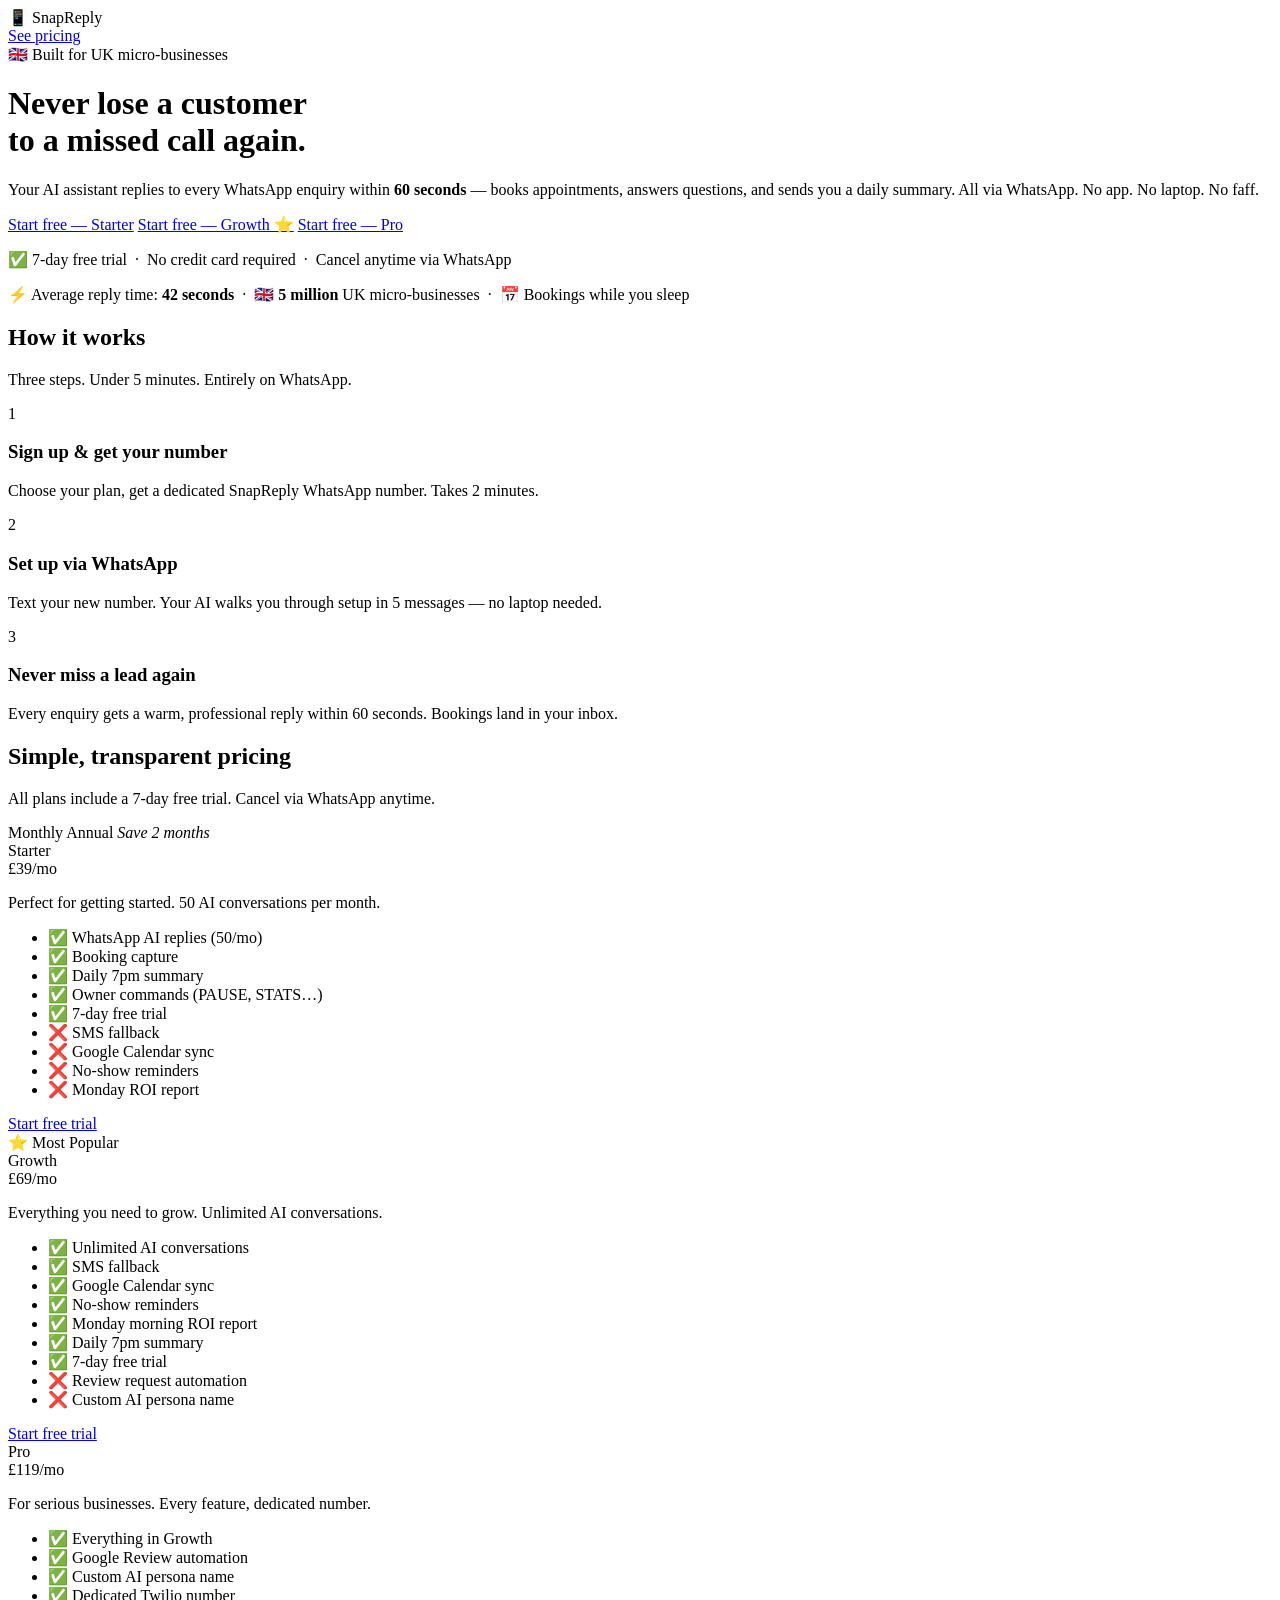
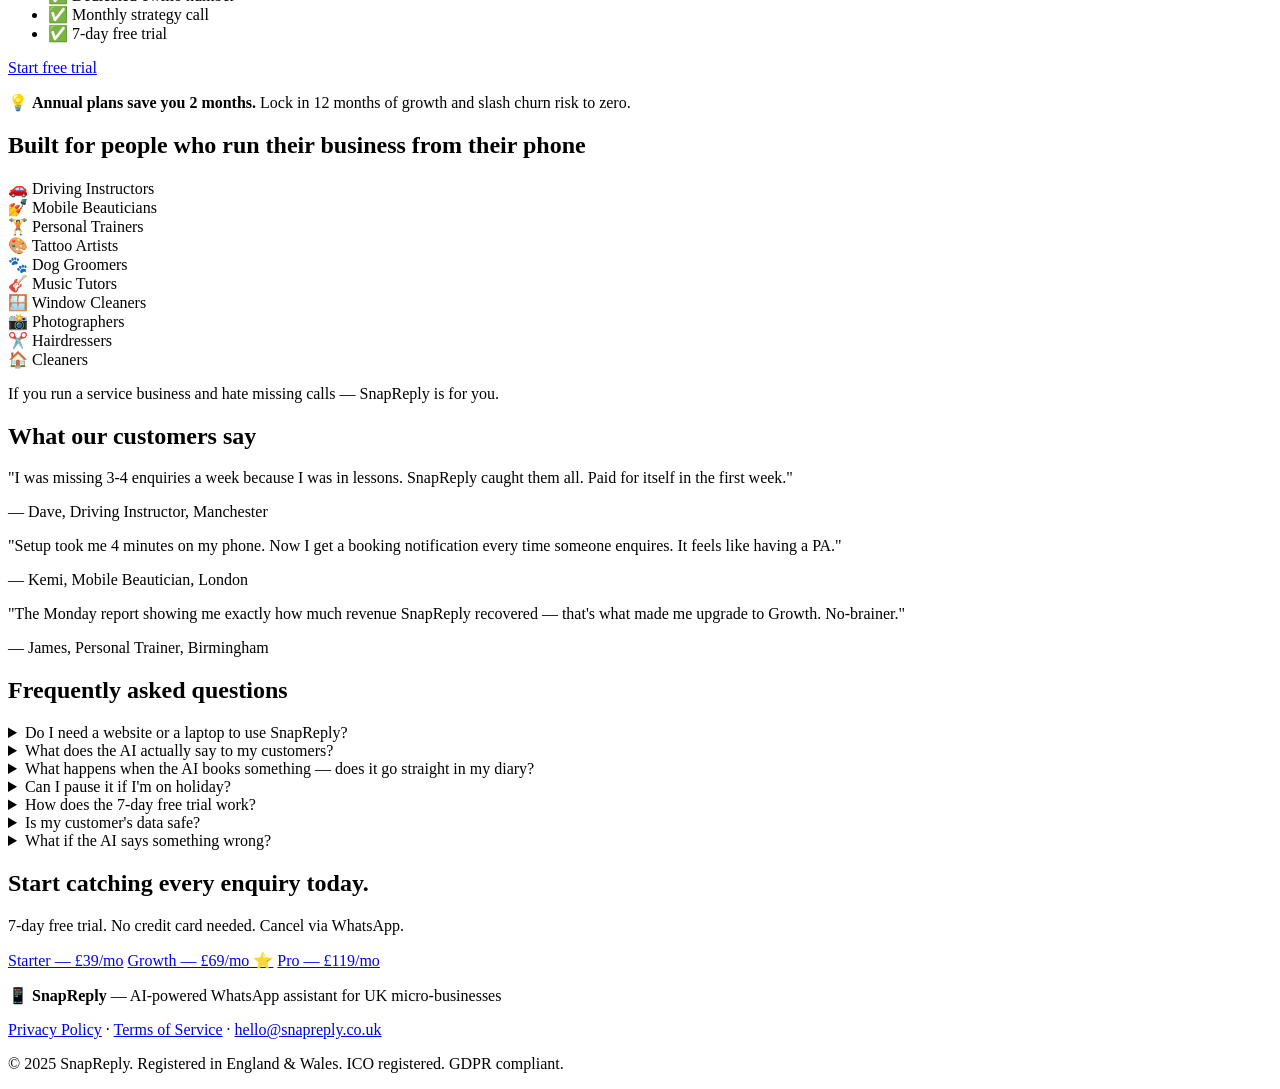
==== snapreply/frontend/index.html @ 6ec82a21 "Build SnapReply v2.0 — complete 24-step codebase WhatsApp-first AI booking assistant for UK micro-bu" ====
<!DOCTYPE html>
<html lang="en">
<head>
  <meta charset="UTF-8" />
  <meta name="viewport" content="width=device-width, initial-scale=1.0" />
  <title>SnapReply — Never lose a customer to a missed call again</title>
  <meta name="description" content="AI-powered WhatsApp assistant for UK micro-businesses. Replies to every missed enquiry in 60 seconds. No app, no laptop — runs entirely on WhatsApp.">
  <link rel="stylesheet" href="/assets/css/style.css" />
</head>
<body>

<!-- ─── HERO ─────────────────────────────────────────────────────────────── -->
<header class="hero">
  <nav class="nav">
    <div class="nav-logo">📱 SnapReply</div>
    <a href="#pricing" class="nav-cta">See pricing</a>
  </nav>
  <div class="hero-content">
    <div class="hero-badge">🇬🇧 Built for UK micro-businesses</div>
    <h1>Never lose a customer<br>to a missed call again.</h1>
    <p class="hero-sub">Your AI assistant replies to every WhatsApp enquiry within <strong>60 seconds</strong> — books appointments, answers questions, and sends you a daily summary. All via WhatsApp. No app. No laptop. No faff.</p>
    <div class="hero-ctas">
      <a href="/api/auth/register?plan=starter" class="btn btn-secondary">Start free — Starter</a>
      <a href="/api/auth/register?plan=growth" class="btn btn-primary">Start free — Growth ⭐</a>
      <a href="/api/auth/register?plan=pro" class="btn btn-ghost">Start free — Pro</a>
    </div>
    <p class="hero-trust">✅ 7-day free trial &nbsp;·&nbsp; No credit card required &nbsp;·&nbsp; Cancel anytime via WhatsApp</p>
  </div>
</header>

<!-- ─── SOCIAL PROOF BAR ──────────────────────────────────────────────────── -->
<section class="proof-bar">
  <p>⚡ Average reply time: <strong>42 seconds</strong> &nbsp;·&nbsp; 🇬🇧 <strong>5 million</strong> UK micro-businesses &nbsp;·&nbsp; 📅 Bookings while you sleep</p>
</section>

<!-- ─── HOW IT WORKS ──────────────────────────────────────────────────────── -->
<section class="how-it-works" id="how">
  <div class="container">
    <h2>How it works</h2>
    <p class="section-sub">Three steps. Under 5 minutes. Entirely on WhatsApp.</p>
    <div class="steps">
      <div class="step">
        <div class="step-num">1</div>
        <h3>Sign up &amp; get your number</h3>
        <p>Choose your plan, get a dedicated SnapReply WhatsApp number. Takes 2 minutes.</p>
      </div>
      <div class="step">
        <div class="step-num">2</div>
        <h3>Set up via WhatsApp</h3>
        <p>Text your new number. Your AI walks you through setup in 5 messages — no laptop needed.</p>
      </div>
      <div class="step">
        <div class="step-num">3</div>
        <h3>Never miss a lead again</h3>
        <p>Every enquiry gets a warm, professional reply within 60 seconds. Bookings land in your inbox.</p>
      </div>
    </div>
  </div>
</section>

<!-- ─── PRICING ───────────────────────────────────────────────────────────── -->
<section class="pricing" id="pricing">
  <div class="container">
    <h2>Simple, transparent pricing</h2>
    <p class="section-sub">All plans include a 7-day free trial. Cancel via WhatsApp anytime.</p>

    <div class="billing-toggle">
      <span id="toggle-monthly" class="toggle-opt active" onclick="setBilling('monthly')">Monthly</span>
      <span id="toggle-annual" class="toggle-opt" onclick="setBilling('annual')">Annual <em class="save-badge">Save 2 months</em></span>
    </div>

    <div class="plans">

      <!-- Starter -->
      <div class="plan">
        <div class="plan-name">Starter</div>
        <div class="plan-price">
          <span class="price-monthly">£39<span class="per">/mo</span></span>
          <span class="price-annual" style="display:none">£32<span class="per">/mo</span></span>
        </div>
        <p class="plan-desc">Perfect for getting started. 50 AI conversations per month.</p>
        <ul class="features">
          <li>✅ WhatsApp AI replies (50/mo)</li>
          <li>✅ Booking capture</li>
          <li>✅ Daily 7pm summary</li>
          <li>✅ Owner commands (PAUSE, STATS…)</li>
          <li>✅ 7-day free trial</li>
          <li>❌ SMS fallback</li>
          <li>❌ Google Calendar sync</li>
          <li>❌ No-show reminders</li>
          <li>❌ Monday ROI report</li>
        </ul>
        <a id="cta-starter" href="/api/auth/register?plan=starter" class="btn btn-outline btn-full">Start free trial</a>
      </div>

      <!-- Growth (recommended) -->
      <div class="plan plan-featured">
        <div class="plan-badge">⭐ Most Popular</div>
        <div class="plan-name">Growth</div>
        <div class="plan-price">
          <span class="price-monthly">£69<span class="per">/mo</span></span>
          <span class="price-annual" style="display:none">£57<span class="per">/mo</span></span>
        </div>
        <p class="plan-desc">Everything you need to grow. Unlimited AI conversations.</p>
        <ul class="features">
          <li>✅ Unlimited AI conversations</li>
          <li>✅ SMS fallback</li>
          <li>✅ Google Calendar sync</li>
          <li>✅ No-show reminders</li>
          <li>✅ Monday morning ROI report</li>
          <li>✅ Daily 7pm summary</li>
          <li>✅ 7-day free trial</li>
          <li>❌ Review request automation</li>
          <li>❌ Custom AI persona name</li>
        </ul>
        <a id="cta-growth" href="/api/auth/register?plan=growth" class="btn btn-primary btn-full">Start free trial</a>
      </div>

      <!-- Pro -->
      <div class="plan">
        <div class="plan-name">Pro</div>
        <div class="plan-price">
          <span class="price-monthly">£119<span class="per">/mo</span></span>
          <span class="price-annual" style="display:none">£99<span class="per">/mo</span></span>
        </div>
        <p class="plan-desc">For serious businesses. Every feature, dedicated number.</p>
        <ul class="features">
          <li>✅ Everything in Growth</li>
          <li>✅ Google Review automation</li>
          <li>✅ Custom AI persona name</li>
          <li>✅ Dedicated Twilio number</li>
          <li>✅ Monthly strategy call</li>
          <li>✅ 7-day free trial</li>
        </ul>
        <a id="cta-pro" href="/api/auth/register?plan=pro" class="btn btn-outline btn-full">Start free trial</a>
      </div>
    </div>
    <p class="pricing-note">💡 <strong>Annual plans save you 2 months.</strong> Lock in 12 months of growth and slash churn risk to zero.</p>
  </div>
</section>

<!-- ─── WHO IT'S FOR ───────────────────────────────────────────────────────── -->
<section class="who-for" id="who">
  <div class="container">
    <h2>Built for people who run their business from their phone</h2>
    <div class="trades-scroll">
      <div class="trade">🚗 Driving Instructors</div>
      <div class="trade">💅 Mobile Beauticians</div>
      <div class="trade">🏋️ Personal Trainers</div>
      <div class="trade">🎨 Tattoo Artists</div>
      <div class="trade">🐾 Dog Groomers</div>
      <div class="trade">🎸 Music Tutors</div>
      <div class="trade">🪟 Window Cleaners</div>
      <div class="trade">📸 Photographers</div>
      <div class="trade">✂️ Hairdressers</div>
      <div class="trade">🏠 Cleaners</div>
    </div>
    <p class="who-sub">If you run a service business and hate missing calls — SnapReply is for you.</p>
  </div>
</section>

<!-- ─── SOCIAL PROOF ──────────────────────────────────────────────────────── -->
<section class="testimonials" id="reviews">
  <div class="container">
    <h2>What our customers say</h2>
    <div class="testimonial-grid">
      <div class="testimonial">
        <p>"I was missing 3-4 enquiries a week because I was in lessons. SnapReply caught them all. Paid for itself in the first week."</p>
        <div class="testimonial-author">— Dave, Driving Instructor, Manchester</div>
      </div>
      <div class="testimonial">
        <p>"Setup took me 4 minutes on my phone. Now I get a booking notification every time someone enquires. It feels like having a PA."</p>
        <div class="testimonial-author">— Kemi, Mobile Beautician, London</div>
      </div>
      <div class="testimonial">
        <p>"The Monday report showing me exactly how much revenue SnapReply recovered — that's what made me upgrade to Growth. No-brainer."</p>
        <div class="testimonial-author">— James, Personal Trainer, Birmingham</div>
      </div>
    </div>
  </div>
</section>

<!-- ─── FAQ ───────────────────────────────────────────────────────────────── -->
<section class="faq" id="faq">
  <div class="container">
    <h2>Frequently asked questions</h2>
    <div class="faq-list">
      <details class="faq-item">
        <summary>Do I need a website or a laptop to use SnapReply?</summary>
        <p>No. Everything runs through WhatsApp. You set up in 5 minutes by texting your SnapReply number. No dashboard, no browser, no laptop ever required.</p>
      </details>
      <details class="faq-item">
        <summary>What does the AI actually say to my customers?</summary>
        <p>It introduces itself as your assistant, finds out what service they need, collects their preferred date and time, and confirms a booking request — all in a warm, natural tone. You can customise the greeting. It never quotes prices or makes promises it can't keep.</p>
      </details>
      <details class="faq-item">
        <summary>What happens when the AI books something — does it go straight in my diary?</summary>
        <p>You get a WhatsApp notification instantly with all the details. On Growth and Pro plans, it also creates a Google Calendar event automatically. You confirm with the customer directly.</p>
      </details>
      <details class="faq-item">
        <summary>Can I pause it if I'm on holiday?</summary>
        <p>Yes. Just text PAUSE to your SnapReply number. Text UNPAUSE when you're back. Takes 2 seconds.</p>
      </details>
      <details class="faq-item">
        <summary>How does the 7-day free trial work?</summary>
        <p>You get full access to your chosen plan for 7 days with no charge. Your card isn't billed until the trial ends. Cancel anytime by texting STOP — no questions asked.</p>
      </details>
      <details class="faq-item">
        <summary>Is my customer's data safe?</summary>
        <p>Yes. We're GDPR compliant, ICO registered, and conversations are automatically deleted after 90 days. We never sell your data or your customers' data. Full details in our <a href="/privacy">privacy policy</a>.</p>
      </details>
      <details class="faq-item">
        <summary>What if the AI says something wrong?</summary>
        <p>SnapReply has built-in safety guardrails. If a reply looks like it could cause a problem (e.g. making a price promise), it holds the message and alerts you instead. You get a holding message sent to the customer automatically.</p>
      </details>
    </div>
  </div>
</section>

<!-- ─── FINAL CTA ──────────────────────────────────────────────────────────── -->
<section class="final-cta">
  <div class="container">
    <h2>Start catching every enquiry today.</h2>
    <p>7-day free trial. No credit card needed. Cancel via WhatsApp.</p>
    <div class="hero-ctas">
      <a href="/api/auth/register?plan=starter" class="btn btn-secondary">Starter — £39/mo</a>
      <a href="/api/auth/register?plan=growth" class="btn btn-primary">Growth — £69/mo ⭐</a>
      <a href="/api/auth/register?plan=pro" class="btn btn-ghost">Pro — £119/mo</a>
    </div>
  </div>
</section>

<!-- ─── FOOTER ────────────────────────────────────────────────────────────── -->
<footer class="footer">
  <div class="container">
    <p>📱 <strong>SnapReply</strong> — AI-powered WhatsApp assistant for UK micro-businesses</p>
    <p class="footer-links">
      <a href="/privacy">Privacy Policy</a> ·
      <a href="/terms">Terms of Service</a> ·
      <a href="mailto:hello@snapreply.co.uk">hello@snapreply.co.uk</a>
    </p>
    <p class="footer-legal">© 2025 SnapReply. Registered in England &amp; Wales. ICO registered. GDPR compliant.</p>
  </div>
</footer>

<script src="/assets/js/dashboard.js"></script>
<script>
function setBilling(mode) {
  const isAnnual = mode === 'annual';
  document.querySelectorAll('.price-monthly').forEach(el => el.style.display = isAnnual ? 'none' : '');
  document.querySelectorAll('.price-annual').forEach(el => el.style.display = isAnnual ? '' : 'none');
  document.getElementById('toggle-monthly').classList.toggle('active', !isAnnual);
  document.getElementById('toggle-annual').classList.toggle('active', isAnnual);
  const suffix = isAnnual ? '&annual=true' : '';
  document.getElementById('cta-starter').href = `/api/auth/register?plan=starter${suffix}`;
  document.getElementById('cta-growth').href = `/api/auth/register?plan=growth${suffix}`;
  document.getElementById('cta-pro').href = `/api/auth/register?plan=pro${suffix}`;
}
</script>

</body>
</html>
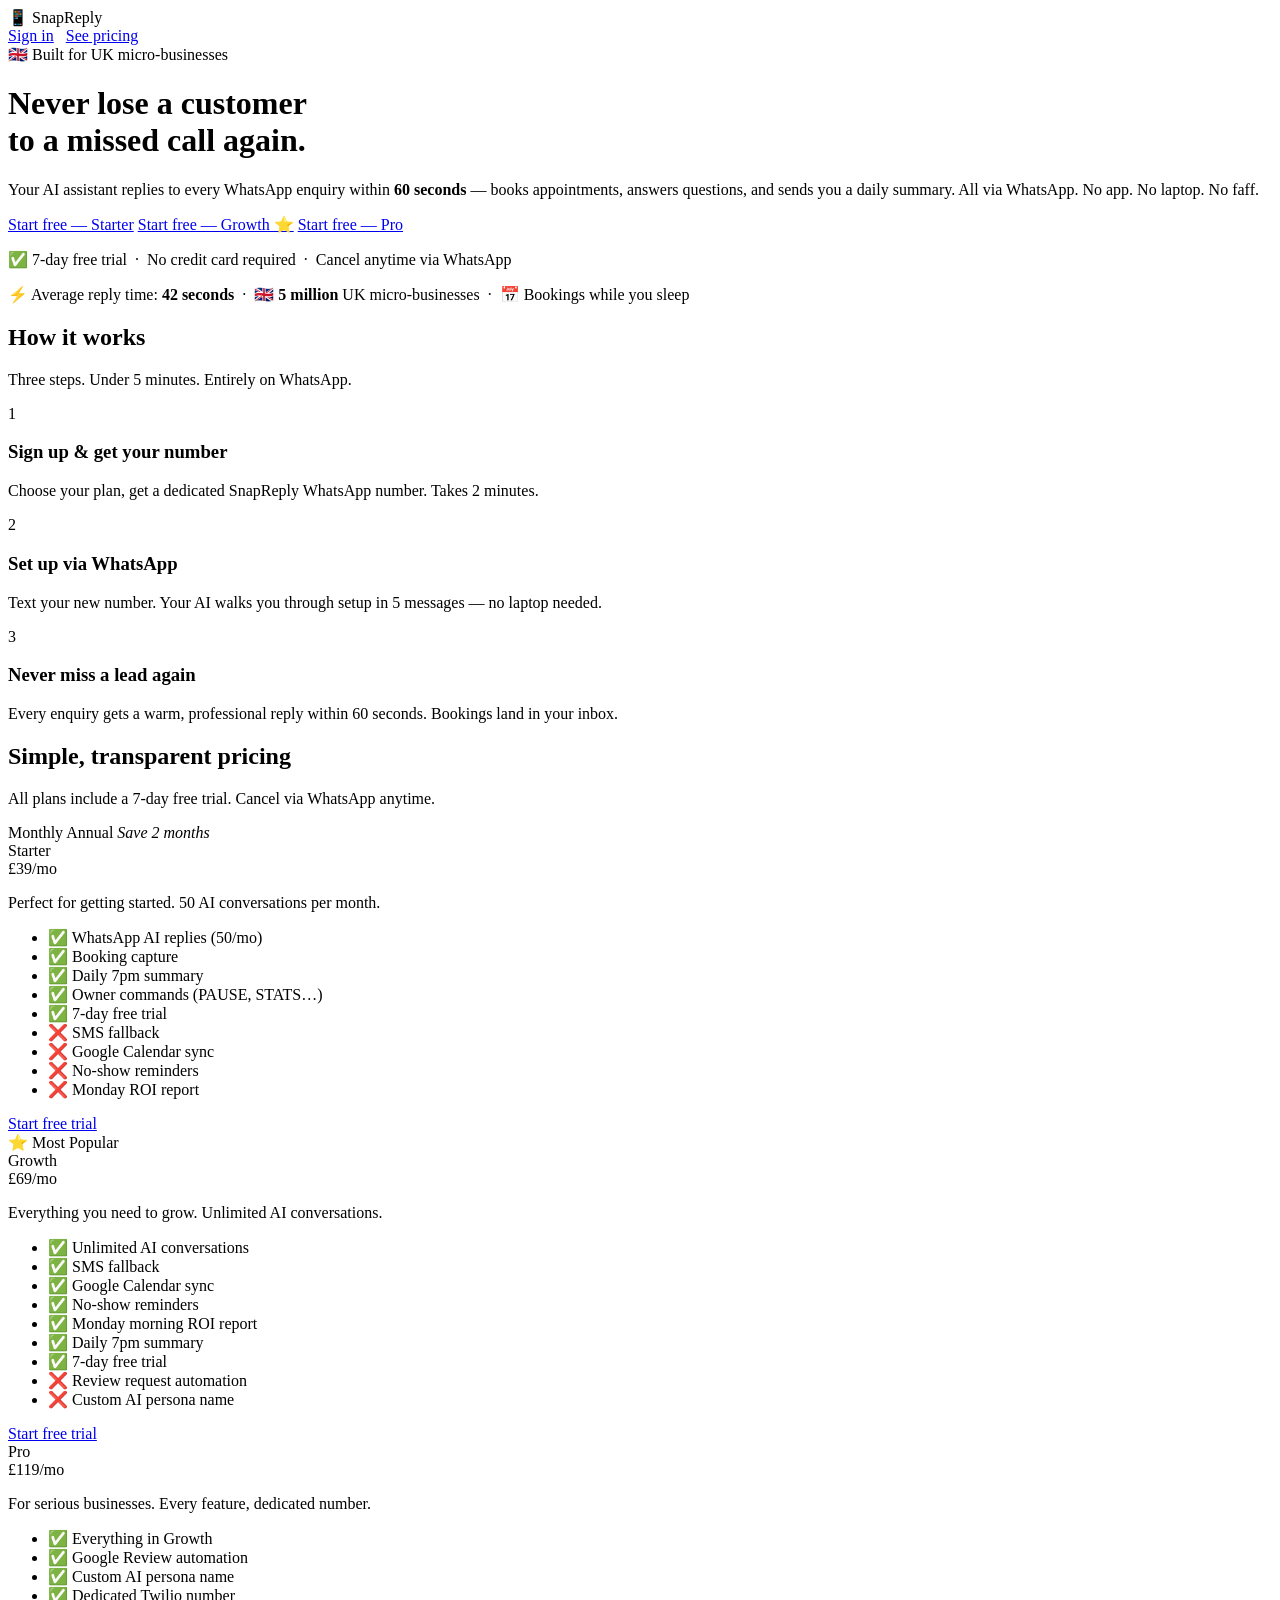
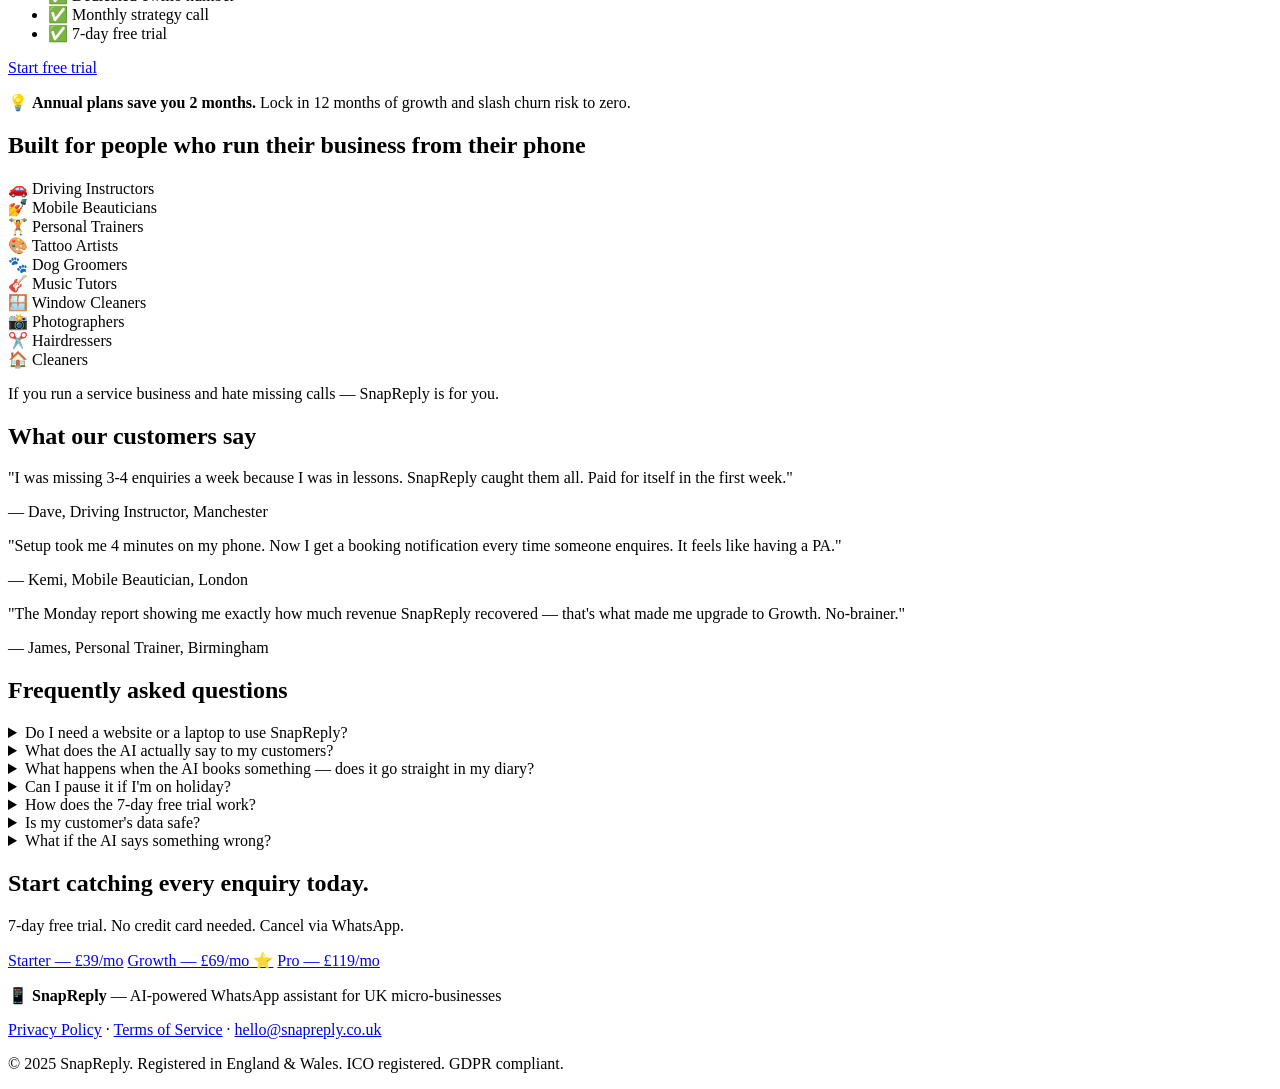
==== commit 9ba93bbc: "Complete SnapReply v2.0 — full website and backend Bug fixes: - Fix broken f-string in trial_expiry." ====
--- a/snapreply/frontend/index.html
+++ b/snapreply/frontend/index.html
@@ -13,16 +13,19 @@
 <header class="hero">
   <nav class="nav">
     <div class="nav-logo">📱 SnapReply</div>
-    <a href="#pricing" class="nav-cta">See pricing</a>
+    <div style="display:flex;gap:0.75rem;align-items:center;">
+      <a href="/login" class="nav-cta" style="background:rgba(255,255,255,0.08);">Sign in</a>
+      <a href="#pricing" class="nav-cta">See pricing</a>
+    </div>
   </nav>
   <div class="hero-content">
     <div class="hero-badge">🇬🇧 Built for UK micro-businesses</div>
     <h1>Never lose a customer<br>to a missed call again.</h1>
     <p class="hero-sub">Your AI assistant replies to every WhatsApp enquiry within <strong>60 seconds</strong> — books appointments, answers questions, and sends you a daily summary. All via WhatsApp. No app. No laptop. No faff.</p>
     <div class="hero-ctas">
-      <a href="/api/auth/register?plan=starter" class="btn btn-secondary">Start free — Starter</a>
-      <a href="/api/auth/register?plan=growth" class="btn btn-primary">Start free — Growth ⭐</a>
-      <a href="/api/auth/register?plan=pro" class="btn btn-ghost">Start free — Pro</a>
+      <a href="/signup?plan=starter" class="btn btn-secondary">Start free — Starter</a>
+      <a href="/signup?plan=growth" class="btn btn-primary">Start free — Growth ⭐</a>
+      <a href="/signup?plan=pro" class="btn btn-ghost">Start free — Pro</a>
     </div>
     <p class="hero-trust">✅ 7-day free trial &nbsp;·&nbsp; No credit card required &nbsp;·&nbsp; Cancel anytime via WhatsApp</p>
   </div>
@@ -90,7 +93,7 @@
           <li>❌ No-show reminders</li>
           <li>❌ Monday ROI report</li>
         </ul>
-        <a id="cta-starter" href="/api/auth/register?plan=starter" class="btn btn-outline btn-full">Start free trial</a>
+        <a id="cta-starter" href="/signup?plan=starter" class="btn btn-outline btn-full">Start free trial</a>
       </div>
 
       <!-- Growth (recommended) -->
@@ -113,7 +116,7 @@
           <li>❌ Review request automation</li>
           <li>❌ Custom AI persona name</li>
         </ul>
-        <a id="cta-growth" href="/api/auth/register?plan=growth" class="btn btn-primary btn-full">Start free trial</a>
+        <a id="cta-growth" href="/signup?plan=growth" class="btn btn-primary btn-full">Start free trial</a>
       </div>
 
       <!-- Pro -->
@@ -132,7 +135,7 @@
           <li>✅ Monthly strategy call</li>
           <li>✅ 7-day free trial</li>
         </ul>
-        <a id="cta-pro" href="/api/auth/register?plan=pro" class="btn btn-outline btn-full">Start free trial</a>
+        <a id="cta-pro" href="/signup?plan=pro" class="btn btn-outline btn-full">Start free trial</a>
       </div>
     </div>
     <p class="pricing-note">💡 <strong>Annual plans save you 2 months.</strong> Lock in 12 months of growth and slash churn risk to zero.</p>
@@ -223,9 +226,9 @@
     <h2>Start catching every enquiry today.</h2>
     <p>7-day free trial. No credit card needed. Cancel via WhatsApp.</p>
     <div class="hero-ctas">
-      <a href="/api/auth/register?plan=starter" class="btn btn-secondary">Starter — £39/mo</a>
-      <a href="/api/auth/register?plan=growth" class="btn btn-primary">Growth — £69/mo ⭐</a>
-      <a href="/api/auth/register?plan=pro" class="btn btn-ghost">Pro — £119/mo</a>
+      <a href="/signup?plan=starter" class="btn btn-secondary">Starter — £39/mo</a>
+      <a href="/signup?plan=growth" class="btn btn-primary">Growth — £69/mo ⭐</a>
+      <a href="/signup?plan=pro" class="btn btn-ghost">Pro — £119/mo</a>
     </div>
   </div>
 </section>
@@ -252,9 +255,9 @@
   document.getElementById('toggle-monthly').classList.toggle('active', !isAnnual);
   document.getElementById('toggle-annual').classList.toggle('active', isAnnual);
   const suffix = isAnnual ? '&annual=true' : '';
-  document.getElementById('cta-starter').href = `/api/auth/register?plan=starter${suffix}`;
-  document.getElementById('cta-growth').href = `/api/auth/register?plan=growth${suffix}`;
-  document.getElementById('cta-pro').href = `/api/auth/register?plan=pro${suffix}`;
+  document.getElementById('cta-starter').href = `/signup?plan=starter${suffix}`;
+  document.getElementById('cta-growth').href = `/signup?plan=growth${suffix}`;
+  document.getElementById('cta-pro').href = `/signup?plan=pro${suffix}`;
 }
 </script>
 
